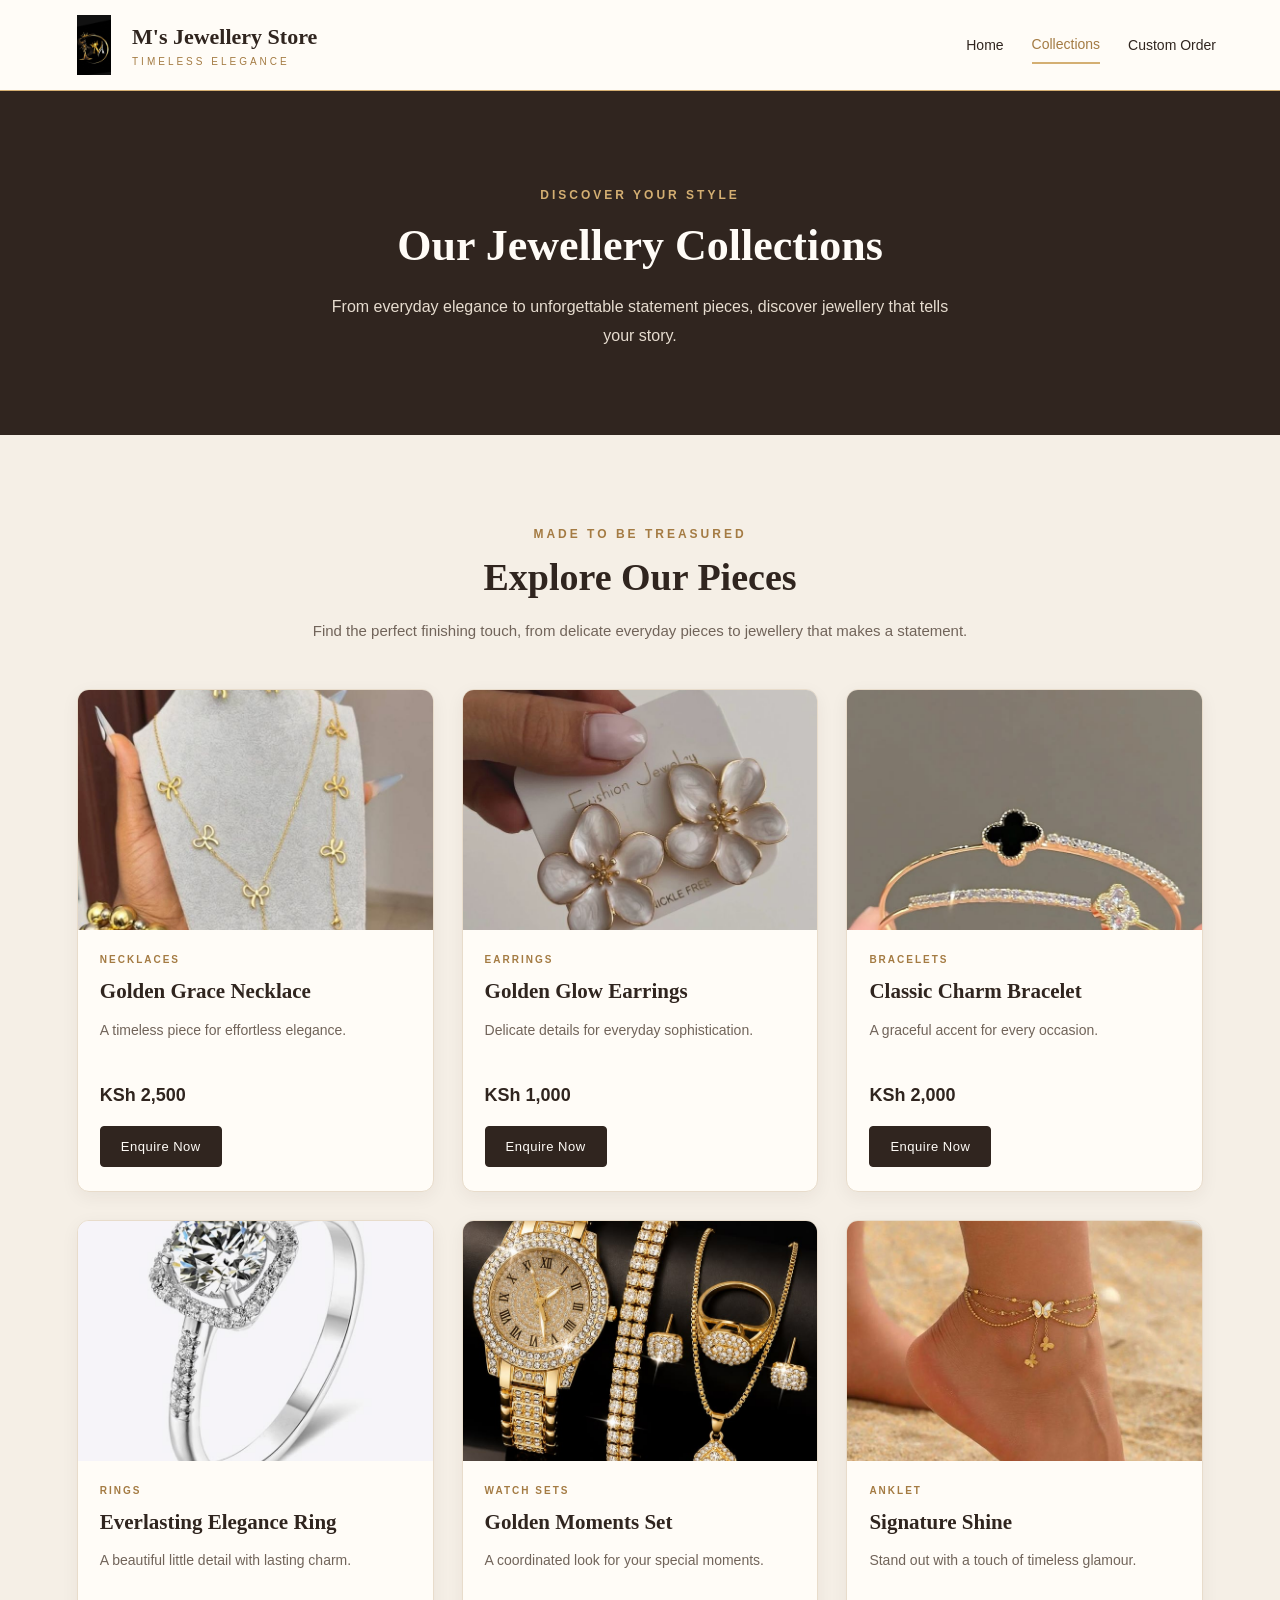
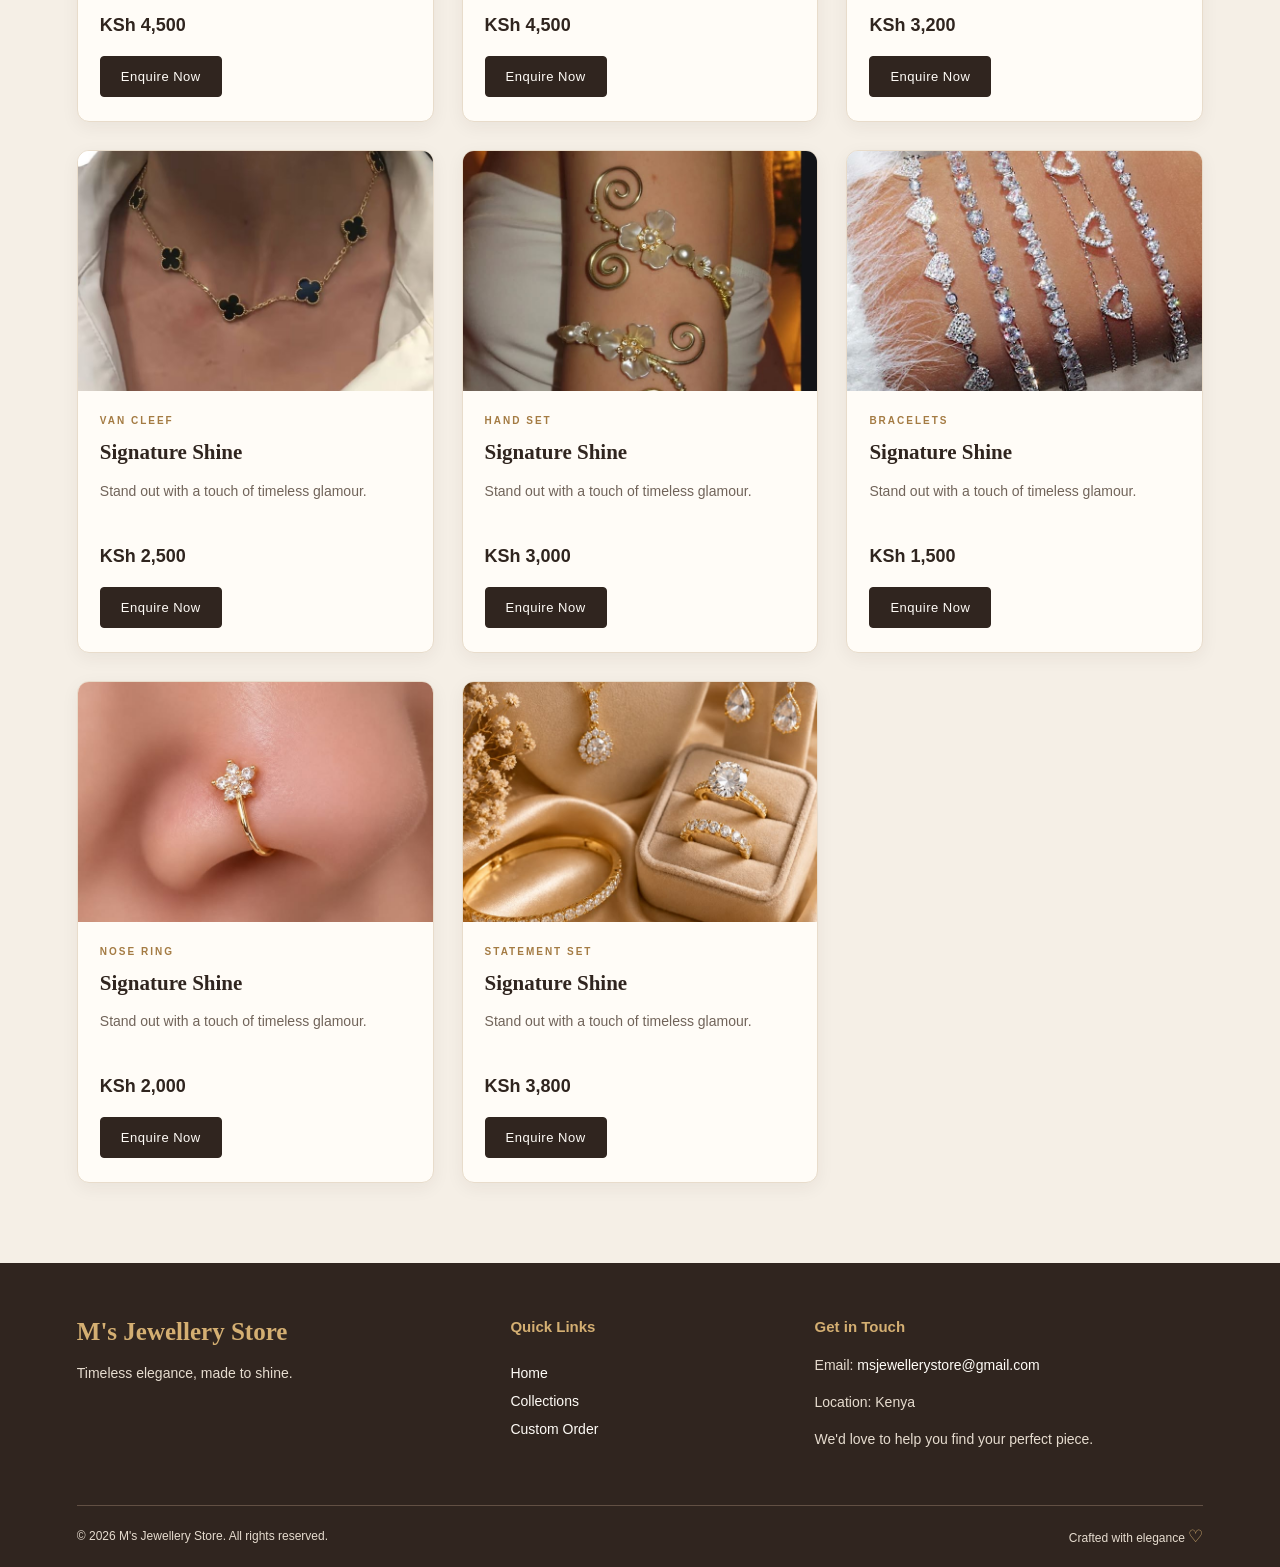
==== collections.html @ bb3fc5b0 "Build M's Jewellery Store website" ====
<!DOCTYPE html>
<html>
    <head>
        <title>M's Jewellery Store</title>
        <link rel="icon" type="images/jpg" href="static/images/favicon1.jpg">
        <link rel="stylesheet" href="static/css/collections.css">
    </head>
    <body>
        <header class="site-header">
            <div class="brand">
                 <img src="static/images/logo.jpg" alt="M's Jewellery Store logo" width="60">
                 <div class="brand-text">
                     <h1>M's Jewellery Store</h1>
                     <p>TIMELESS ELEGANCE</p>

                 </div>
            </div>
            <nav class="navbar">
                <a href="index.html">Home</a>
                <a href="collections.html" class="active">Collections</a>
                <a href="custom-order.html">Custom Order</a>
            </nav>
        </header>
          <main>

        <section class="collections-hero">
            <p class="collections-label">DISCOVER YOUR STYLE</p>
            <h2>Our Jewellery Collections</h2>
            <p>
                From everyday elegance to unforgettable statement pieces,
                discover jewellery that tells your story.
            </p>
        </section>
        
        <section class="product-collection">
            <div class="section-heading">
                <p class="section-label">MADE TO BE TREASURED</p>
                <h2>Explore Our Pieces</h2>
                <p>
                    Find the perfect finishing touch, from delicate everyday
                    pieces to jewellery that makes a statement.
                </p>
            </div>

            <div class="product-grid">

                <article class="product-card">
                    <img src="static/images/necklace.jpg" alt="Elegant gold necklace">
                    <div class="product-info">
                        <p class="product-category">NECKLACES</p>
                        <h3>Golden Grace Necklace</h3>
                        <p>A timeless piece for effortless elegance.</p>
                        <p class="product-price">KSh 2,500</p>
                        <a href="custom-order.html" class="product-button">Enquire Now</a>
                    </div>
                </article>

                <article class="product-card">
                    <img src="static/images/moana earrings.jpg" alt="Elegant moana earrings">
                    <div class="product-info">
                        <p class="product-category">EARRINGS</p>
                        <h3>Golden Glow Earrings</h3>
                        <p>Delicate details for everyday sophistication.</p>
                        <p class="product-price">KSh 1,000</p>
                        <a href="custom-order.html" class="product-button">Enquire Now</a>
                    </div>
                </article>

                <article class="product-card">
                    <img src="static/images/bangles.jpg" alt="Elegant gold bracelet">
                    <div class="product-info">
                        <p class="product-category">BRACELETS</p>
                        <h3>Classic Charm Bracelet</h3>
                        <p>A graceful accent for every occasion.</p>
                        <p class="product-price">KSh 2,000</p>
                        <a href="custom-order.html" class="product-button">Enquire Now</a>
                    </div>
                </article>

                <article class="product-card">
                    <img src="static/images/carat diamond ring.jpg" alt="Elegant diamond ring">
                    <div class="product-info">
                        <p class="product-category">RINGS</p>
                        <h3>Everlasting Elegance Ring</h3>
                        <p>A beautiful little detail with lasting charm.</p>
                        <p class="product-price">KSh 4,500</p>
                        <a href="custom-order.html" class="product-button">Enquire Now</a>
                    </div>
                </article>

                <article class="product-card">
                    <img src="static/images/watch set.jpg" alt="Elegant jewellery set">
                    <div class="product-info">
                        <p class="product-category">WATCH SETS</p>
                        <h3>Golden Moments Set</h3>
                        <p>A coordinated look for your special moments.</p>
                        <p class="product-price">KSh 4,500</p>
                        <a href="custom-order.html" class="product-button">Enquire Now</a>
                    </div>
                </article>

                <article class="product-card">
                    <img src="static/images/anklet.jpg" alt="Elegant anklet">
                    <div class="product-info">
                        <p class="product-category">ANKLET</p>
                        <h3>Signature Shine</h3>
                        <p>Stand out with a touch of timeless glamour.</p>
                        <p class="product-price">KSh 3,200</p>
                        <a href="custom-order.html" class="product-button">Enquire Now</a>
                    </div>
                </article>
                  <article class="product-card">
                    <img src="static/images/Van cleef.jpg" alt="Elegant anklet">
                    <div class="product-info">
                        <p class="product-category">VAN CLEEF</p>
                        <h3>Signature Shine</h3>
                        <p>Stand out with a touch of timeless glamour.</p>
                        <p class="product-price">KSh 2,500</p>
                        <a href="custom-order.html" class="product-button">Enquire Now</a>
                    </div>
                </article>
                  <article class="product-card">
                    <img src="static/images/hand set.jpg" alt="Elegant anklet">
                    <div class="product-info">
                        <p class="product-category">HAND SET</p>
                        <h3>Signature Shine</h3>
                        <p>Stand out with a touch of timeless glamour.</p>
                        <p class="product-price">KSh 3,000</p>
                        <a href="custom-order.html" class="product-button">Enquire Now</a>
                    </div>
                </article>
                  <article class="product-card">
                    <img src="static/images/bracelet.jpg" alt="Elegant anklet">
                    <div class="product-info">
                        <p class="product-category">BRACELETS</p>
                        <h3>Signature Shine</h3>
                        <p>Stand out with a touch of timeless glamour.</p>
                        <p class="product-price">KSh 1,500</p>
                        <a href="custom-order.html" class="product-button">Enquire Now</a>
                    </div>
                </article>
                  <article class="product-card">
                    <img src="static/images/nose ring.jpg" alt="Elegant anklet">
                    <div class="product-info">
                        <p class="product-category">NOSE RING</p>
                        <h3>Signature Shine</h3>
                        <p>Stand out with a touch of timeless glamour.</p>
                        <p class="product-price">KSh 2,000</p>
                        <a href="custom-order.html" class="product-button">Enquire Now</a>
                    </div>
                </article>
                  <article class="product-card">
                    <img src="static/images/set1.jpg" alt="Elegant anklet">
                    <div class="product-info">
                        <p class="product-category">STATEMENT SET</p>
                        <h3>Signature Shine</h3>
                        <p>Stand out with a touch of timeless glamour.</p>
                        <p class="product-price">KSh 3,800</p>
                        <a href="custom-order.html" class="product-button">Enquire Now</a>
                    </div>
                </article>

            </div>
        </section>
    </main>
    
<footer class="site-footer">

    <div class="footer-content">

        <div class="footer-brand">
            <h2>M's Jewellery Store</h2>
            <p>Timeless elegance, made to shine.</p>
        </div>

        <div class="footer-links">
            <h3>Quick Links</h3>
            <a href="index.html">Home</a>
            <a href="collections.html">Collections</a>
            <a href="custom-order.html">Custom Order</a>
        </div>

        <div class="footer-contact">
            <h3>Get in Touch</h3>
            <p>Email: <a href="mailto:msjewellerystore@gmail.com">msjewellerystore@gmail.com</a></p>
            <p>Location: Kenya</p>
            <p>We'd love to help you find your perfect piece.</p>
        </div>

    </div>

    <div class="footer-bottom">
        <p>&copy; 2026 M's Jewellery Store. All rights reserved.</p>
        <p>Crafted with elegance <span aria-hidden="true">♡</span></p>
    </div>

</footer>
    </body>
</html>
---- static/css/collections.css ----
/* Basic page setup */
body {
    margin: 0;
    font-family: Arial, sans-serif;
    background-color: #FFFCF7;
    color: #30251F;
}

/* Shared header */
.site-header {
    display: flex;
    align-items: center;
    justify-content: space-between;
    gap: 25px;
    padding: 15px 5%;
    background-color: #FFFCF7;
    border-bottom: 1px solid #D4AF72;
}

/* Brand */
.brand {
    display: flex;
    align-items: center;
    gap: 8px;
}

.brand img {
    width: 60px;
    height: 60px;
    object-fit: contain;
    border-radius: 12px;
}

.brand-text h1 {
    font-family: Georgia, serif;
    font-size: 22px;
    margin: 0;
    color: #30251F;
}

.brand-text p {
    font-size: 10px;
    letter-spacing: 3px;
    color: #A47B43;
    margin: 6px 0 0;
}

/* Navigation */
.navbar {
    display: flex;
    align-items: center;
    flex-wrap: wrap;
    gap: 28px;
}

.navbar a {
    text-decoration: none;
    color: #30251F;
    font-size: 14px;
    padding: 10px 0;
    transition: color 0.3s ease;
}

.navbar a:hover,
.navbar a.active {
    color: #A47B43;
    border-bottom: 2px solid #D4AF72;
}

/* Collections introduction */
.collections-hero {
    background-color: #30251F;
    color: #FFFCF7;
    text-align: center;
    padding: 85px 8%;
}

.collections-label {
    color: #D4AF72;
    font-size: 12px;
    font-weight: bold;
    letter-spacing: 3px;
    margin-bottom: 18px;
}

.collections-hero h2 {
    font-family: Georgia, serif;
    font-size: 44px;
    line-height: 1.2;
    margin: 0 0 20px;
}

.collections-hero > p:last-child {
    max-width: 620px;
    margin: 0 auto;
    color: #E6DCCF;
    font-size: 16px;
    line-height: 1.8;
}

/* Responsive layout */
@media (max-width: 768px) {
    .site-header {
        flex-direction: column;
        align-items: flex-start;
    }

    .navbar {
        gap: 18px;
    }

    .collections-hero {
        padding: 60px 6%;
    }

    .collections-hero h2 {
        font-size: 34px;
    }
}

/* Product collection section */
.product-collection {
    padding: 80px 6%;
    background-color: #F5EFE6;
}

/* Section heading */
.section-heading {
    max-width: 680px;
    margin: 0 auto 45px;
    text-align: center;
}

.section-label {
    color: #A47B43;
    font-size: 12px;
    font-weight: bold;
    letter-spacing: 3px;
    margin-bottom: 14px;
}

.section-heading h2 {
    font-family: Georgia, serif;
    font-size: 38px;
    color: #30251F;
    margin: 0 0 18px;
}

.section-heading > p:last-child {
    color: #71645A;
    font-size: 15px;
    line-height: 1.8;
    margin: 0;
}

/* Three-column product layout */
.product-grid {
    display: grid;
    grid-template-columns: repeat(3, minmax(0, 1fr));
    gap: 28px;
    max-width: 1200px;
    margin: 0 auto;
}

/* Individual product card */
.product-card {
    background-color: #FFFCF7;
    border: 1px solid #E8DCCB;
    border-radius: 12px;
    overflow: hidden;
    box-shadow: 0 5px 18px rgba(48, 37, 31, 0.06);
    transition: transform 0.3s ease, box-shadow 0.3s ease;
}

.product-card:hover {
    transform: translateY(-6px);
    box-shadow: 0 12px 28px rgba(48, 37, 31, 0.13);
}

/* Product images */
.product-card img {
    display: block;
    width: 100%;
    height: 240px;
    object-fit: cover;
    background-color: #E8DCCB;
}

/* Product details */
.product-info {
    padding: 24px 22px;
}

.product-category {
    color: #A47B43;
    font-size: 10px;
    font-weight: bold;
    letter-spacing: 2px;
    margin: 0 0 12px;
}

.product-info h3 {
    font-family: Georgia, serif;
    font-size: 21px;
    color: #30251F;
    line-height: 1.4;
    margin: 0 0 12px;
}

.product-info > p:not(.product-category):not(.product-price) {
    color: #71645A;
    font-size: 14px;
    line-height: 1.7;
    min-height: 48px;
    margin: 0 0 18px;
}

.product-price {
    color: #30251F;
    font-size: 18px;
    font-weight: bold;
    margin: 0 0 20px;
}

/* Enquiry button */
.product-button {
    display: inline-block;
    padding: 12px 20px;
    background-color: #30251F;
    color: #FFFCF7;
    border: 1px solid #30251F;
    border-radius: 4px;
    text-decoration: none;
    font-size: 13px;
    letter-spacing: 0.5px;
    transition: background-color 0.3s ease,
                color 0.3s ease,
                border-color 0.3s ease;
}

.product-button:hover {
    background-color: #D4AF72;
    color: #30251F;
    border-color: #D4AF72;
}

/* Tablet layout */
@media (max-width: 900px) {
    .product-grid {
        grid-template-columns: repeat(2, minmax(0, 1fr));
        gap: 22px;
    }
}

/* Mobile layout */
@media (max-width: 560px) {
    .product-collection {
        padding: 55px 5%;
    }

    .section-heading h2 {
        font-size: 30px;
    }

    .product-grid {
        grid-template-columns: 1fr;
        gap: 22px;
    }

    .product-card img {
        height: 250px;
    }

    .product-info {
        padding: 22px 18px;
    }
}

/* Collections page footer */
.site-footer {
    background-color: #30251F;
    color: #FFFCF7;
    padding: 55px 6% 0;
}

.footer-content {
    display: grid;
    grid-template-columns: 1.2fr 0.8fr 1.2fr;
    gap: 45px;
    max-width: 1200px;
    margin: 0 auto;
    padding-bottom: 40px;
}

.footer-brand h2 {
    font-family: Georgia, serif;
    font-size: 25px;
    color: #D4AF72;
    margin: 0 0 15px;
}

.footer-brand p,
.footer-contact p {
    color: #E6DCCF;
    font-size: 14px;
    line-height: 1.8;
}

.footer-content h3 {
    color: #D4AF72;
    font-size: 15px;
    margin: 0 0 18px;
}

.footer-links {
    display: flex;
    flex-direction: column;
    align-items: flex-start;
    gap: 12px;
}

.footer-links a,
.footer-contact a {
    color: #FFFCF7;
    font-size: 14px;
    text-decoration: none;
    transition: color 0.3s ease;
}

.footer-links a:hover,
.footer-contact a:hover {
    color: #D4AF72;
}

.footer-contact p {
    margin: 0 0 12px;
    overflow-wrap: anywhere;
}

.footer-bottom {
    display: flex;
    justify-content: space-between;
    align-items: center;
    gap: 15px;
    border-top: 1px solid #625044;
    padding: 20px 0;
    color: #E6DCCF;
    font-size: 12px;
}

.footer-bottom p {
    margin: 0;
}

.footer-bottom span {
    color: #D4AF72;
    font-size: 17px;
}

/* Responsive footer */
@media (max-width: 768px) {
    .footer-content {
        grid-template-columns: 1fr;
        gap: 28px;
    }

    .footer-bottom {
        flex-direction: column;
        align-items: flex-start;
    }
}
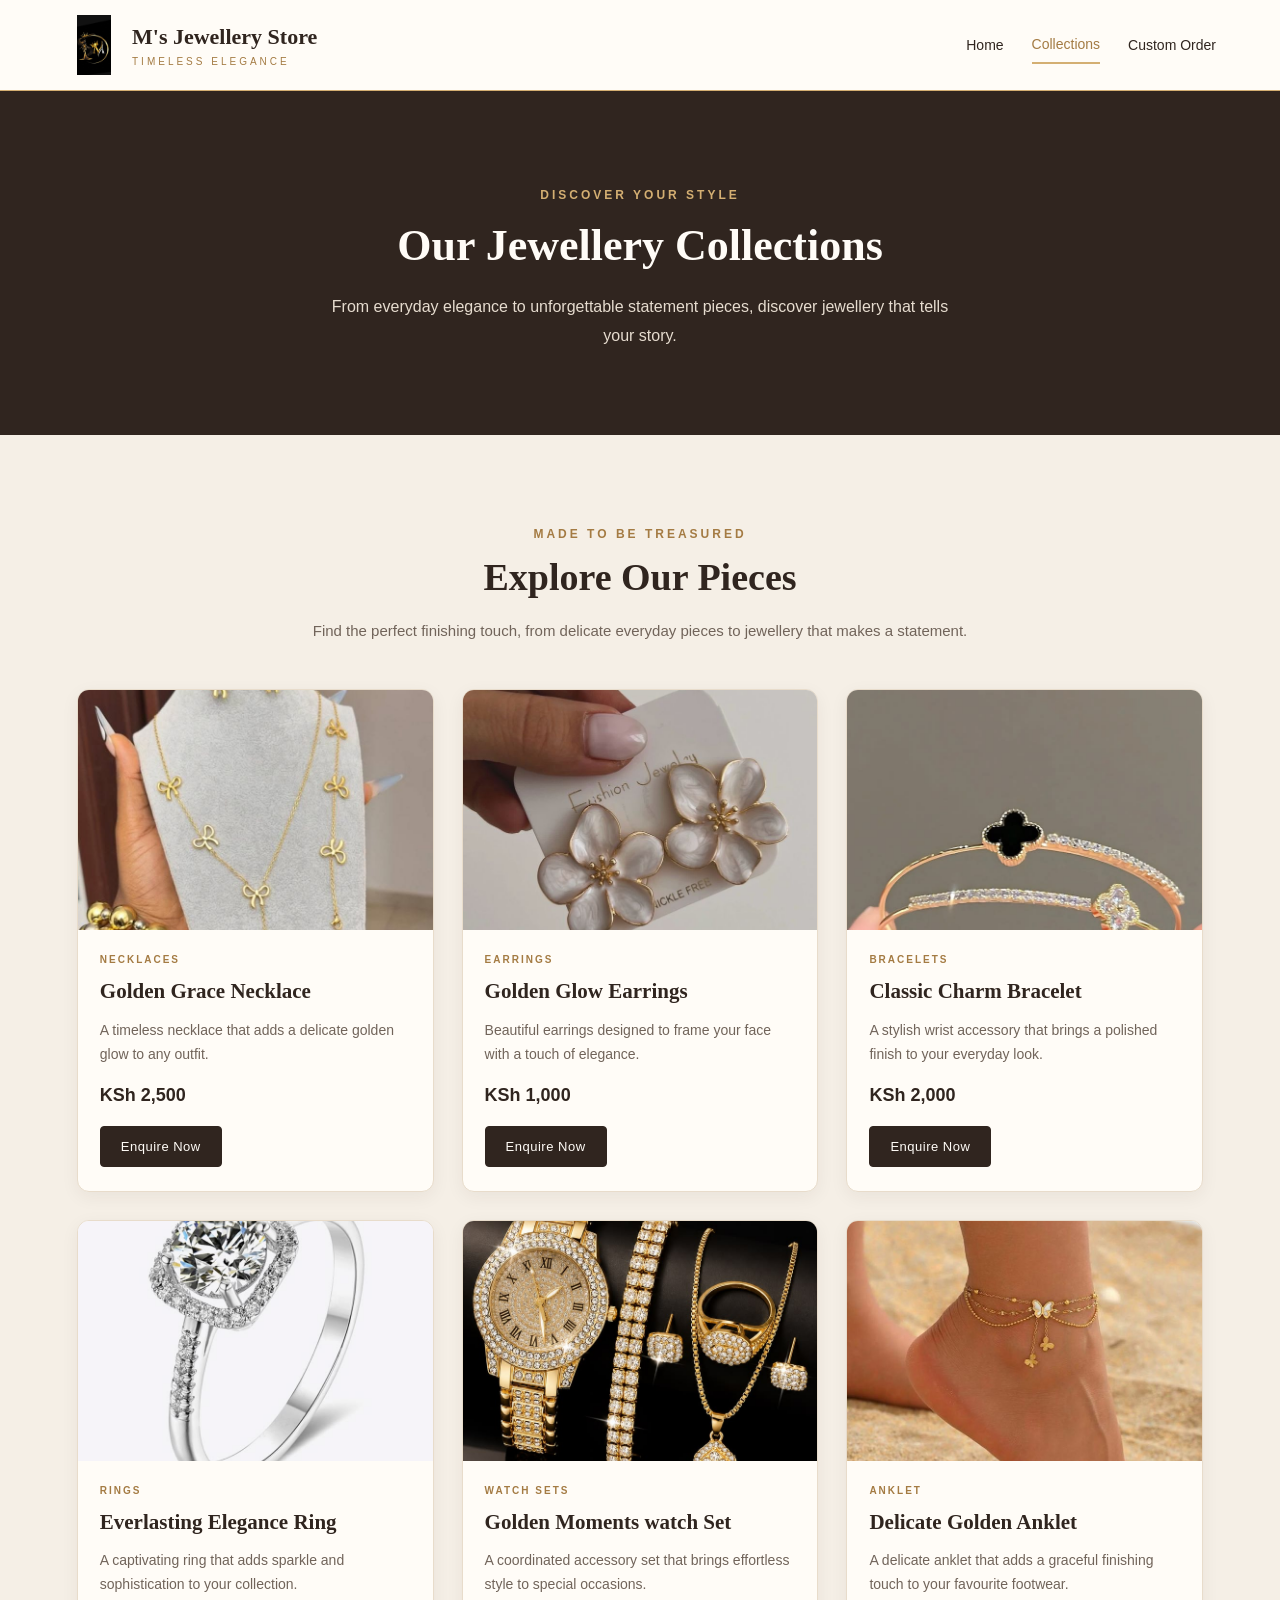
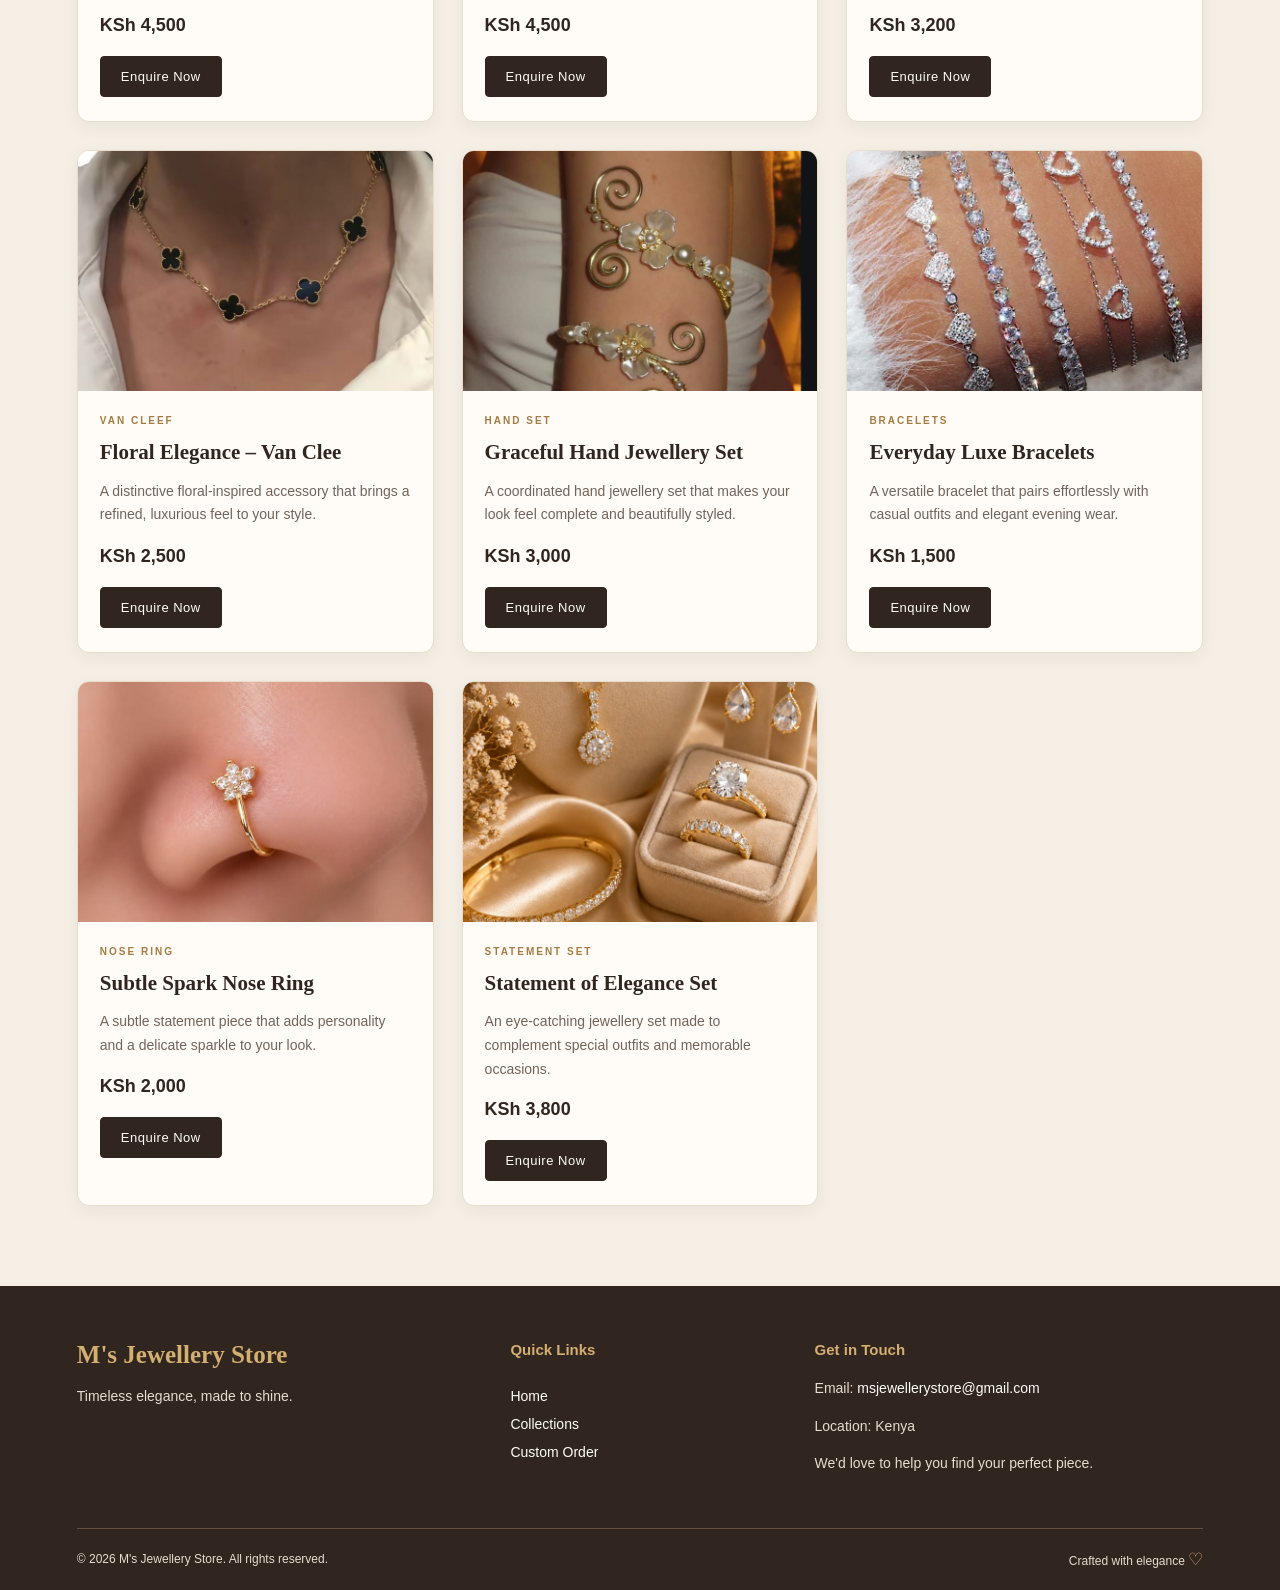
==== commit 72f514e5: "update pages" ====
--- a/collections.html
+++ b/collections.html
@@ -2,7 +2,7 @@
 <html>
     <head>
         <title>M's Jewellery Store</title>
-        <link rel="icon" type="images/jpg" href="static/images/favicon1.jpg">
+        <link rel="icon" type="images/jpg" href="static/images/favicon.jpg">
         <link rel="stylesheet" href="static/css/collections.css">
     </head>
     <body>
@@ -21,7 +21,8 @@
                 <a href="custom-order.html">Custom Order</a>
             </nav>
         </header>
-          <main>
+        
+<main>
 
         <section class="collections-hero">
             <p class="collections-label">DISCOVER YOUR STYLE</p>
@@ -49,7 +50,7 @@
                     <div class="product-info">
                         <p class="product-category">NECKLACES</p>
                         <h3>Golden Grace Necklace</h3>
-                        <p>A timeless piece for effortless elegance.</p>
+                        <p>A timeless necklace that adds a delicate golden glow to any outfit.</p>
                         <p class="product-price">KSh 2,500</p>
                         <a href="custom-order.html" class="product-button">Enquire Now</a>
                     </div>
@@ -60,7 +61,7 @@
                     <div class="product-info">
                         <p class="product-category">EARRINGS</p>
                         <h3>Golden Glow Earrings</h3>
-                        <p>Delicate details for everyday sophistication.</p>
+                        <p>Beautiful earrings designed to frame your face with a touch of elegance.</p>
                         <p class="product-price">KSh 1,000</p>
                         <a href="custom-order.html" class="product-button">Enquire Now</a>
                     </div>
@@ -71,7 +72,7 @@
                     <div class="product-info">
                         <p class="product-category">BRACELETS</p>
                         <h3>Classic Charm Bracelet</h3>
-                        <p>A graceful accent for every occasion.</p>
+                        <p>A stylish wrist accessory that brings a polished finish to your everyday look.</p>
                         <p class="product-price">KSh 2,000</p>
                         <a href="custom-order.html" class="product-button">Enquire Now</a>
                     </div>
@@ -82,7 +83,7 @@
                     <div class="product-info">
                         <p class="product-category">RINGS</p>
                         <h3>Everlasting Elegance Ring</h3>
-                        <p>A beautiful little detail with lasting charm.</p>
+                        <p>A captivating ring that adds sparkle and sophistication to your collection.</p>
                         <p class="product-price">KSh 4,500</p>
                         <a href="custom-order.html" class="product-button">Enquire Now</a>
                     </div>
@@ -92,8 +93,8 @@
                     <img src="static/images/watch set.jpg" alt="Elegant jewellery set">
                     <div class="product-info">
                         <p class="product-category">WATCH SETS</p>
-                        <h3>Golden Moments Set</h3>
-                        <p>A coordinated look for your special moments.</p>
+                        <h3>Golden Moments watch Set</h3>
+                        <p>A coordinated accessory set that brings effortless style to special occasions.</p>
                         <p class="product-price">KSh 4,500</p>
                         <a href="custom-order.html" class="product-button">Enquire Now</a>
                     </div>
@@ -103,8 +104,8 @@
                     <img src="static/images/anklet.jpg" alt="Elegant anklet">
                     <div class="product-info">
                         <p class="product-category">ANKLET</p>
-                        <h3>Signature Shine</h3>
-                        <p>Stand out with a touch of timeless glamour.</p>
+                        <h3>Delicate Golden Anklet</h3>
+                        <p>A delicate anklet that adds a graceful finishing touch to your favourite footwear.</p>
                         <p class="product-price">KSh 3,200</p>
                         <a href="custom-order.html" class="product-button">Enquire Now</a>
                     </div>
@@ -113,8 +114,8 @@
                     <img src="static/images/Van cleef.jpg" alt="Elegant anklet">
                     <div class="product-info">
                         <p class="product-category">VAN CLEEF</p>
-                        <h3>Signature Shine</h3>
-                        <p>Stand out with a touch of timeless glamour.</p>
+                        <h3>Floral Elegance – Van Clee</h3>
+                        <p>A distinctive floral-inspired accessory that brings a refined, luxurious feel to your style.</p>
                         <p class="product-price">KSh 2,500</p>
                         <a href="custom-order.html" class="product-button">Enquire Now</a>
                     </div>
@@ -123,8 +124,8 @@
                     <img src="static/images/hand set.jpg" alt="Elegant anklet">
                     <div class="product-info">
                         <p class="product-category">HAND SET</p>
-                        <h3>Signature Shine</h3>
-                        <p>Stand out with a touch of timeless glamour.</p>
+                        <h3>Graceful Hand Jewellery Set</h3>
+                        <p>A coordinated hand jewellery set that makes your look feel complete and beautifully styled.</p>
                         <p class="product-price">KSh 3,000</p>
                         <a href="custom-order.html" class="product-button">Enquire Now</a>
                     </div>
@@ -133,8 +134,8 @@
                     <img src="static/images/bracelet.jpg" alt="Elegant anklet">
                     <div class="product-info">
                         <p class="product-category">BRACELETS</p>
-                        <h3>Signature Shine</h3>
-                        <p>Stand out with a touch of timeless glamour.</p>
+                        <h3>Everyday Luxe Bracelets</h3>
+                        <p>A versatile bracelet that pairs effortlessly with casual outfits and elegant evening wear.</p>
                         <p class="product-price">KSh 1,500</p>
                         <a href="custom-order.html" class="product-button">Enquire Now</a>
                     </div>
@@ -143,8 +144,8 @@
                     <img src="static/images/nose ring.jpg" alt="Elegant anklet">
                     <div class="product-info">
                         <p class="product-category">NOSE RING</p>
-                        <h3>Signature Shine</h3>
-                        <p>Stand out with a touch of timeless glamour.</p>
+                        <h3>Subtle Spark Nose Ring</h3>
+                        <p>A subtle statement piece that adds personality and a delicate sparkle to your look.</p>
                         <p class="product-price">KSh 2,000</p>
                         <a href="custom-order.html" class="product-button">Enquire Now</a>
                     </div>
@@ -153,8 +154,8 @@
                     <img src="static/images/set1.jpg" alt="Elegant anklet">
                     <div class="product-info">
                         <p class="product-category">STATEMENT SET</p>
-                        <h3>Signature Shine</h3>
-                        <p>Stand out with a touch of timeless glamour.</p>
+                        <h3>Statement of Elegance Set</h3>
+                        <p>An eye-catching jewellery set made to complement special outfits and memorable occasions.</p>
                         <p class="product-price">KSh 3,800</p>
                         <a href="custom-order.html" class="product-button">Enquire Now</a>
                     </div>
@@ -163,7 +164,6 @@
             </div>
         </section>
     </main>
-    
 <footer class="site-footer">
 
     <div class="footer-content">
